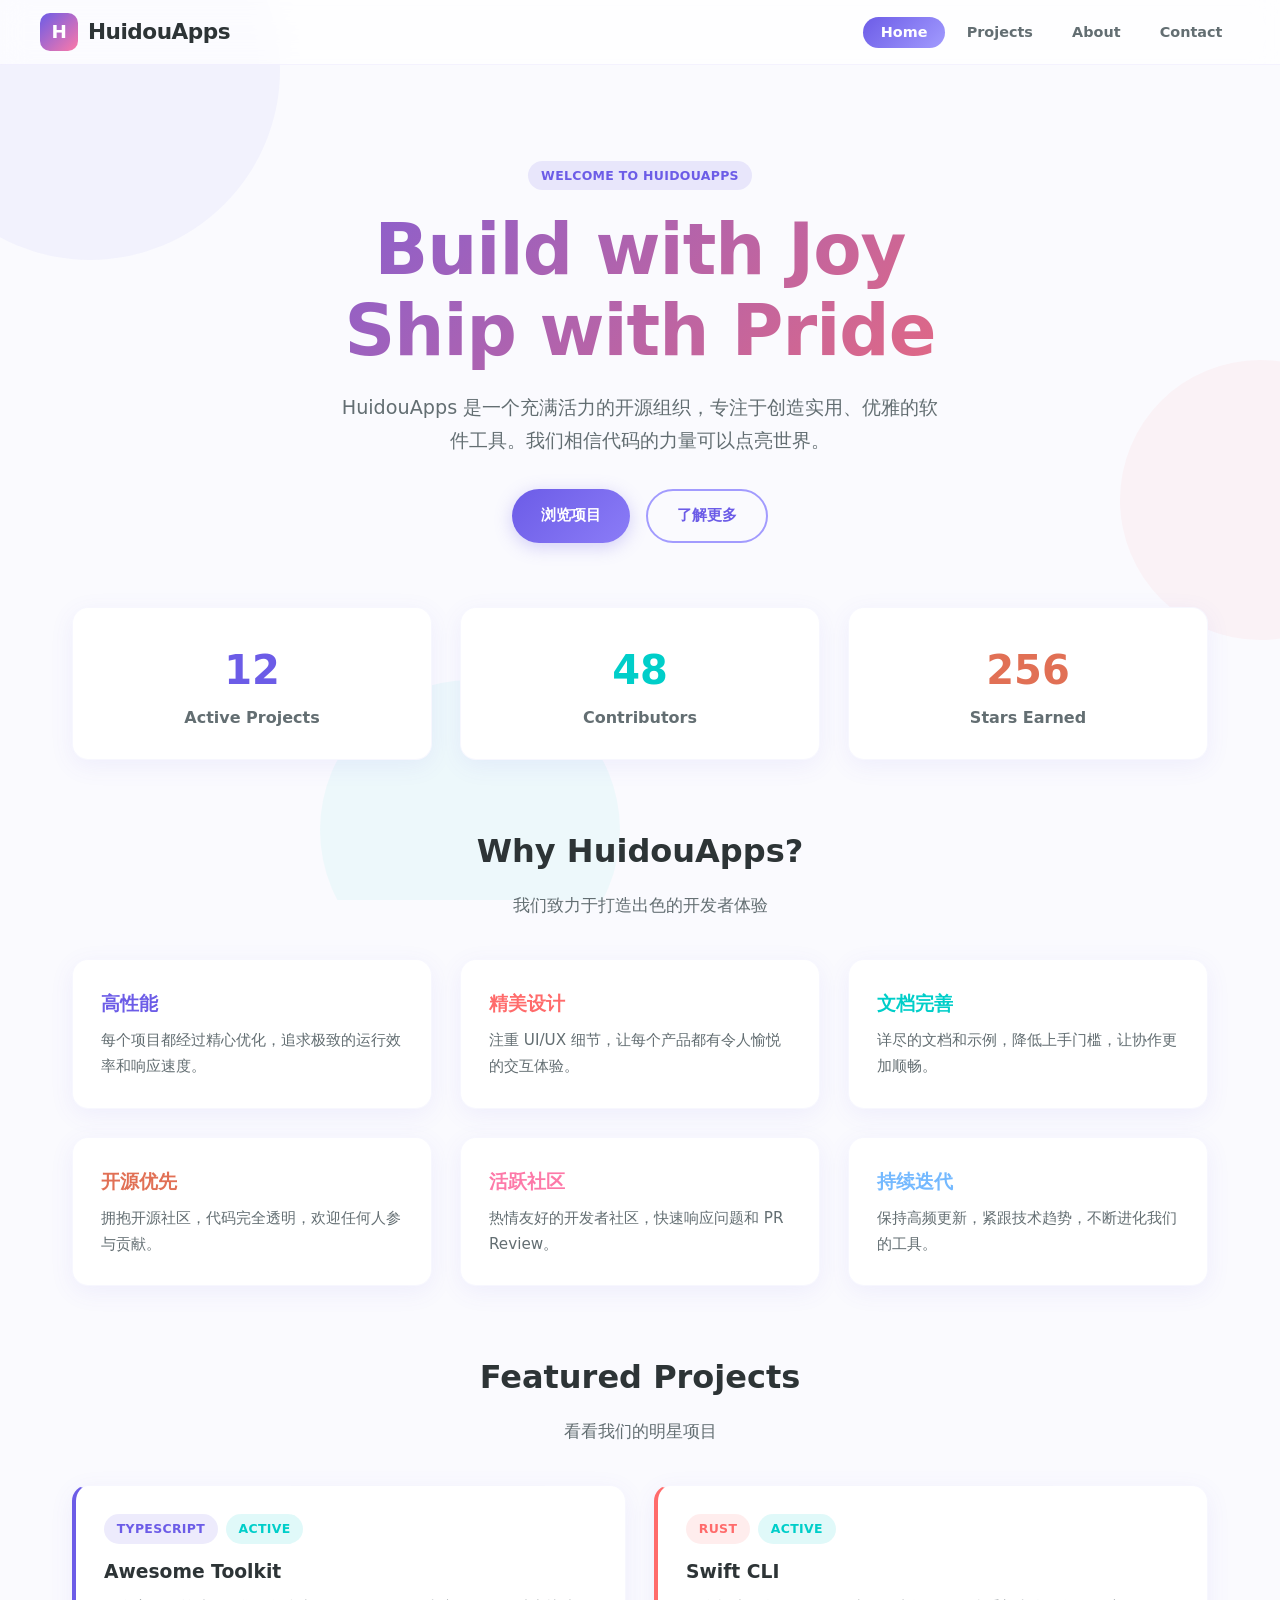
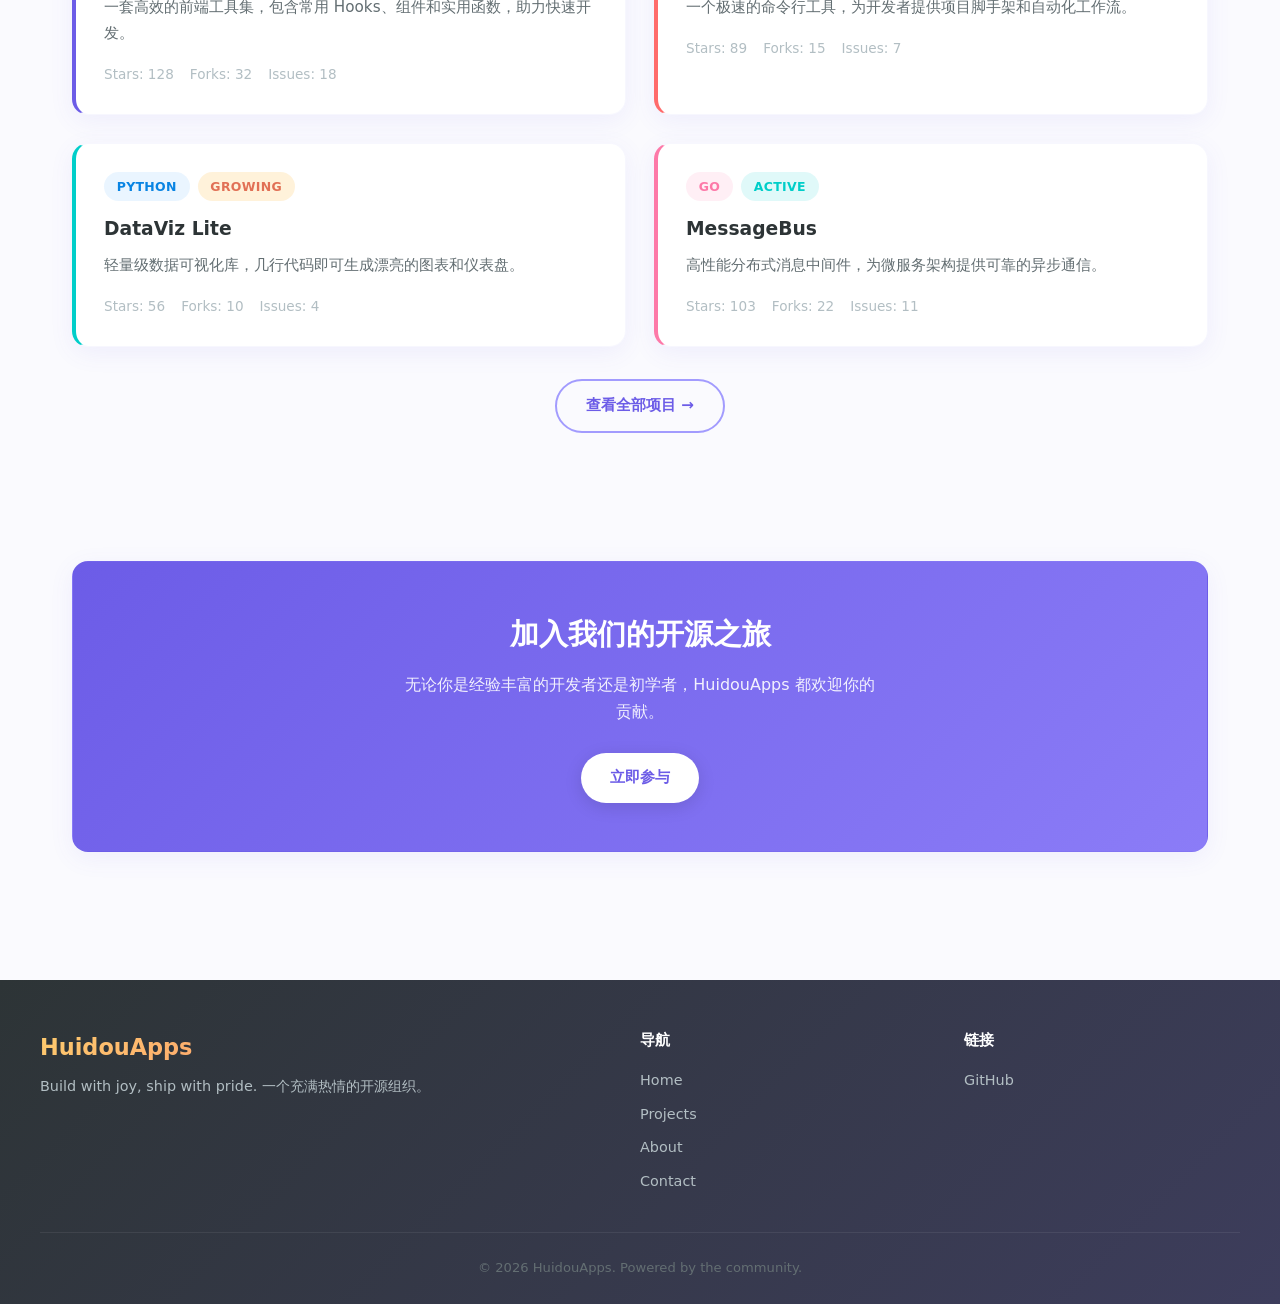
==== index.html @ 01335980 "create HTML files" ====
<!DOCTYPE html>
<html lang="zh-CN">
<head>
  <meta charset="UTF-8">
  <meta name="viewport" content="width=device-width, initial-scale=1.0">
  <title>HuidouApps - Build with Joy, Ship with Pride</title>
  <link rel="stylesheet" href="css/style.css">
  <link rel="icon" href="data:image/svg+xml,<svg xmlns='http://www.w3.org/2000/svg' viewBox='0 0 64 64'><rect width='64' height='64' rx='16' fill='%236C5CE7'/><text x='32' y='44' font-size='36' text-anchor='middle' fill='white' font-family='sans-serif' font-weight='bold'>H</text></svg>">
</head>
<body>

  <div class="bg-bubbles">
    <div class="bubble"></div>
    <div class="bubble"></div>
    <div class="bubble"></div>
  </div>

  <header class="site-header">
    <div class="header-inner">
      <a href="index.html" class="logo">
        <span class="logo-icon">H</span>
        HuidouApps
      </a>
      <nav>
        <ul class="nav-links">
          <li><a href="index.html" class="active">Home</a></li>
          <li><a href="projects.html">Projects</a></li>
          <li><a href="about.html">About</a></li>
          <li><a href="contact.html">Contact</a></li>
        </ul>
      </nav>
    </div>
  </header>

  <section class="page-hero" style="padding-top: 6rem; padding-bottom: 4rem;">
    <div class="container" style="text-align: center;">
      <div class="fade-in">
        <span class="badge badge-purple" style="margin-bottom: 1.25rem; display: inline-block;">Welcome to HuidouApps</span>
      </div>
      <h1 class="fade-in" style="font-size: clamp(2.8rem, 6vw, 4.4rem); line-height: 1.15; margin-bottom: 1.25rem;">
        Build with Joy<br>Ship with Pride
      </h1>
      <p class="fade-in" style="font-size: 1.2rem; max-width: 600px; margin: 0 auto 2rem;">
        HuidouApps 是一个充满活力的开源组织，专注于创造实用、优雅的软件工具。我们相信代码的力量可以点亮世界。
      </p>
      <div class="fade-in" style="display: flex; gap: 1rem; flex-wrap: wrap; justify-content: center;">
        <a href="projects.html" class="btn btn-primary">浏览项目</a>
        <a href="about.html" class="btn btn-outline">了解更多</a>
      </div>
    </div>
  </section>

  <section class="section" style="padding-top: 0;">
    <div class="container">
      <div class="grid-3 fade-in" style="text-align: center;">
        <div class="card">
          <div style="font-size: 2.5rem; font-weight: 900; color: var(--primary);">12</div>
          <p style="color: var(--text-secondary); font-weight: 600;">Active Projects</p>
        </div>
        <div class="card">
          <div style="font-size: 2.5rem; font-weight: 900; color: var(--accent-1);">48</div>
          <p style="color: var(--text-secondary); font-weight: 600;">Contributors</p>
        </div>
        <div class="card">
          <div style="font-size: 2.5rem; font-weight: 900; color: #e17055;">256</div>
          <p style="color: var(--text-secondary); font-weight: 600;">Stars Earned</p>
        </div>
      </div>
    </div>
  </section>

  <section class="section" style="padding-top: 0;">
    <div class="container">
      <h2 class="section-title fade-in">Why HuidouApps?</h2>
      <p class="section-subtitle fade-in">我们致力于打造出色的开发者体验</p>
      <div class="grid-3">
        <div class="card fade-in">
          <h3 style="margin-bottom: 0.5rem; color: var(--primary);">高性能</h3>
          <p style="color: var(--text-secondary); font-size: 0.95rem;">每个项目都经过精心优化，追求极致的运行效率和响应速度。</p>
        </div>
        <div class="card fade-in">
          <h3 style="margin-bottom: 0.5rem; color: var(--secondary);">精美设计</h3>
          <p style="color: var(--text-secondary); font-size: 0.95rem;">注重 UI/UX 细节，让每个产品都有令人愉悦的交互体验。</p>
        </div>
        <div class="card fade-in">
          <h3 style="margin-bottom: 0.5rem; color: var(--accent-1);">文档完善</h3>
          <p style="color: var(--text-secondary); font-size: 0.95rem;">详尽的文档和示例，降低上手门槛，让协作更加顺畅。</p>
        </div>
        <div class="card fade-in">
          <h3 style="margin-bottom: 0.5rem; color: #e17055;">开源优先</h3>
          <p style="color: var(--text-secondary); font-size: 0.95rem;">拥抱开源社区，代码完全透明，欢迎任何人参与贡献。</p>
        </div>
        <div class="card fade-in">
          <h3 style="margin-bottom: 0.5rem; color: var(--accent-3);">活跃社区</h3>
          <p style="color: var(--text-secondary); font-size: 0.95rem;">热情友好的开发者社区，快速响应问题和 PR Review。</p>
        </div>
        <div class="card fade-in">
          <h3 style="margin-bottom: 0.5rem; color: var(--accent-4);">持续迭代</h3>
          <p style="color: var(--text-secondary); font-size: 0.95rem;">保持高频更新，紧跟技术趋势，不断进化我们的工具。</p>
        </div>
      </div>
    </div>
  </section>

  <section class="section" style="padding-top: 0;">
    <div class="container">
      <h2 class="section-title fade-in">Featured Projects</h2>
      <p class="section-subtitle fade-in">看看我们的明星项目</p>
      <div class="grid-2">
        <div class="card fade-in" style="border-left: 4px solid var(--primary);">
          <div style="display: flex; gap: 0.5rem; margin-bottom: 0.75rem;">
            <span class="badge badge-purple">TypeScript</span>
            <span class="badge badge-teal">Active</span>
          </div>
          <h3 style="margin-bottom: 0.5rem;">Awesome Toolkit</h3>
          <p style="color: var(--text-secondary); font-size: 0.95rem; margin-bottom: 1rem;">一套高效的前端工具集，包含常用 Hooks、组件和实用函数，助力快速开发。</p>
          <div style="display: flex; gap: 1rem; color: var(--text-light); font-size: 0.85rem;">
            <span>Stars: 128</span><span>Forks: 32</span><span>Issues: 18</span>
          </div>
        </div>
        <div class="card fade-in" style="border-left: 4px solid var(--secondary);">
          <div style="display: flex; gap: 0.5rem; margin-bottom: 0.75rem;">
            <span class="badge badge-red">Rust</span>
            <span class="badge badge-teal">Active</span>
          </div>
          <h3 style="margin-bottom: 0.5rem;">Swift CLI</h3>
          <p style="color: var(--text-secondary); font-size: 0.95rem; margin-bottom: 1rem;">一个极速的命令行工具，为开发者提供项目脚手架和自动化工作流。</p>
          <div style="display: flex; gap: 1rem; color: var(--text-light); font-size: 0.85rem;">
            <span>Stars: 89</span><span>Forks: 15</span><span>Issues: 7</span>
          </div>
        </div>
        <div class="card fade-in" style="border-left: 4px solid var(--accent-1);">
          <div style="display: flex; gap: 0.5rem; margin-bottom: 0.75rem;">
            <span class="badge badge-blue">Python</span>
            <span class="badge badge-yellow">Growing</span>
          </div>
          <h3 style="margin-bottom: 0.5rem;">DataViz Lite</h3>
          <p style="color: var(--text-secondary); font-size: 0.95rem; margin-bottom: 1rem;">轻量级数据可视化库，几行代码即可生成漂亮的图表和仪表盘。</p>
          <div style="display: flex; gap: 1rem; color: var(--text-light); font-size: 0.85rem;">
            <span>Stars: 56</span><span>Forks: 10</span><span>Issues: 4</span>
          </div>
        </div>
        <div class="card fade-in" style="border-left: 4px solid var(--accent-3);">
          <div style="display: flex; gap: 0.5rem; margin-bottom: 0.75rem;">
            <span class="badge badge-pink">Go</span>
            <span class="badge badge-teal">Active</span>
          </div>
          <h3 style="margin-bottom: 0.5rem;">MessageBus</h3>
          <p style="color: var(--text-secondary); font-size: 0.95rem; margin-bottom: 1rem;">高性能分布式消息中间件，为微服务架构提供可靠的异步通信。</p>
          <div style="display: flex; gap: 1rem; color: var(--text-light); font-size: 0.85rem;">
            <span>Stars: 103</span><span>Forks: 22</span><span>Issues: 11</span>
          </div>
        </div>
      </div>
      <div style="text-align: center; margin-top: 2rem;" class="fade-in">
        <a href="projects.html" class="btn btn-outline">查看全部项目 &rarr;</a>
      </div>
    </div>
  </section>

  <section class="section fade-in" style="text-align: center;">
    <div class="container">
      <div class="card" style="background: linear-gradient(135deg, var(--primary), #8b7cf7); color: #fff; padding: 3rem 2rem;">
        <h2 style="font-size: 1.8rem; margin-bottom: 0.75rem;">加入我们的开源之旅</h2>
        <p style="opacity: 0.9; margin-bottom: 1.75rem; max-width: 480px; margin-left: auto; margin-right: auto;">
          无论你是经验丰富的开发者还是初学者，HuidouApps 都欢迎你的贡献。
        </p>
        <a href="contact.html" class="btn btn-accent" style="background: #fff; color: var(--primary); box-shadow: 0 4px 18px rgba(0,0,0,0.12);">立即参与</a>
      </div>
    </div>
  </section>

  <footer class="site-footer">
    <div class="footer-inner">
      <div class="footer-brand">
        <h3>HuidouApps</h3>
        <p>Build with joy, ship with pride. 一个充满热情的开源组织。</p>
      </div>
      <div class="footer-links">
        <h4>导航</h4>
        <ul>
          <li><a href="index.html">Home</a></li>
          <li><a href="projects.html">Projects</a></li>
          <li><a href="about.html">About</a></li>
          <li><a href="contact.html">Contact</a></li>
        </ul>
      </div>
      <div class="footer-links">
        <h4>链接</h4>
        <ul>
          <li><a href="https://github.com/HuidouApps" target="_blank" rel="noopener">GitHub</a></li>
        </ul>
      </div>
    </div>
    <div class="footer-bottom">
      <p>&copy; 2026 HuidouApps. Powered by the community.</p>
    </div>
  </footer>

  <script src="js/main.js"></script>
</body>
</html>
---- css/style.css ----
/* ========================================
   HuidouApps - Clean & Colorful
   ======================================== */

:root {
  --primary: #6C5CE7;
  --primary-light: #A29BFE;
  --secondary: #FF6B6B;
  --accent-1: #00CEC9;
  --accent-2: #FDCB6E;
  --accent-3: #FD79A8;
  --accent-4: #74B9FF;
  --bg: #FAFAFE;
  --bg-card: #FFFFFF;
  --text: #2D3436;
  --text-secondary: #636E72;
  --text-light: #B2BEC3;
  --radius: 16px;
  --radius-sm: 10px;
  --shadow: 0 6px 24px rgba(108, 92, 231, 0.08);
  --shadow-hover: 0 12px 36px rgba(108, 92, 231, 0.14);
  --transition: 0.25s ease;
}

*, *::before, *::after { margin: 0; padding: 0; box-sizing: border-box; }

html { scroll-behavior: smooth; }

body {
  font-family: 'Segoe UI', 'PingFang SC', 'Microsoft YaHei', system-ui, -apple-system, sans-serif;
  color: var(--text);
  background: var(--bg);
  line-height: 1.7;
  overflow-x: hidden;
}

a { color: var(--primary); text-decoration: none; transition: color var(--transition); }
a:hover { color: var(--secondary); }
img { max-width: 100%; display: block; }

/* ---- Bubbles (simplified) ---- */
.bg-bubbles {
  position: fixed; top: 0; left: 0; width: 100%; height: 100%;
  pointer-events: none; z-index: -1; overflow: hidden;
}
.bubble {
  position: absolute; border-radius: 50%; opacity: 0.05;
  animation: float 22s infinite ease-in-out;
}
.bubble:nth-child(1) { width: 380px; height: 380px; background: var(--primary); top: -120px; left: -100px; }
.bubble:nth-child(2) { width: 280px; height: 280px; background: var(--secondary); top: 40%; right: -120px; animation-delay: -7s; }
.bubble:nth-child(3) { width: 300px; height: 300px; background: var(--accent-1); bottom: -80px; left: 25%; animation-delay: -14s; }

@keyframes float {
  0%, 100% { transform: translate(0, 0) scale(1); }
  33% { transform: translate(25px, -35px) scale(1.04); }
  66% { transform: translate(-15px, 15px) scale(0.96); }
}

/* ---- Header ---- */
.site-header {
  position: sticky; top: 0; z-index: 100;
  backdrop-filter: blur(14px);
  background: rgba(255, 255, 255, 0.7);
  border-bottom: 1px solid rgba(108, 92, 231, 0.07);
  padding: 0 2rem;
}
.header-inner {
  max-width: 1200px; margin: 0 auto;
  display: flex; align-items: center; justify-content: space-between;
  height: 64px;
}
.logo {
  display: flex; align-items: center; gap: 10px;
  font-size: 1.35rem; font-weight: 800; color: var(--text);
  letter-spacing: -0.5px;
}
.logo-icon {
  width: 38px; height: 38px; border-radius: 10px;
  background: linear-gradient(135deg, var(--primary), var(--accent-3));
  display: flex; align-items: center; justify-content: center;
  color: #fff; font-size: 1.15rem; font-weight: 900;
}
.nav-links { display: flex; list-style: none; gap: 0.25rem; }
.nav-links a {
  padding: 0.45rem 1.1rem; border-radius: 100px;
  font-weight: 600; font-size: 0.9rem; color: var(--text-secondary);
  transition: all var(--transition);
}
.nav-links a:hover,
.nav-links a.active {
  background: linear-gradient(135deg, var(--primary), var(--primary-light));
  color: #fff;
}

/* ---- Page Hero ---- */
.page-hero { text-align: center; padding: 4rem 2rem 2.5rem; }
.page-hero h1 {
  font-size: clamp(2.2rem, 5vw, 3.2rem); font-weight: 900;
  letter-spacing: -1px;
  background: linear-gradient(135deg, var(--primary), var(--secondary));
  -webkit-background-clip: text; -webkit-text-fill-color: transparent;
  background-clip: text;
  margin-bottom: 0.75rem;
}
.page-hero p {
  font-size: 1.1rem; color: var(--text-secondary);
  max-width: 560px; margin: 0 auto;
}

/* ---- Buttons ---- */
.btn {
  display: inline-flex; align-items: center; gap: 6px;
  padding: 0.75rem 1.8rem; border-radius: 100px;
  font-weight: 700; font-size: 0.95rem; border: none;
  cursor: pointer; transition: all var(--transition); text-decoration: none;
}
.btn-primary {
  background: linear-gradient(135deg, var(--primary), #8b7cf7);
  color: #fff; box-shadow: 0 4px 18px rgba(108, 92, 231, 0.28);
}
.btn-primary:hover { transform: translateY(-2px); box-shadow: 0 8px 28px rgba(108, 92, 231, 0.38); color: #fff; }
.btn-outline {
  background: transparent; color: var(--primary);
  border: 2px solid var(--primary-light);
}
.btn-outline:hover { background: var(--primary); color: #fff; border-color: var(--primary); }
.btn-accent {
  background: linear-gradient(135deg, var(--secondary), #ff8a80);
  color: #fff; box-shadow: 0 4px 18px rgba(255, 107, 107, 0.28);
}
.btn-accent:hover { transform: translateY(-2px); box-shadow: 0 8px 28px rgba(255, 107, 107, 0.38); color: #fff; }

/* ---- Cards ---- */
.card {
  background: var(--bg-card); border-radius: var(--radius);
  padding: 1.75rem; box-shadow: var(--shadow);
  transition: all var(--transition);
  border: 1px solid rgba(108, 92, 231, 0.05);
}
.card:hover { transform: translateY(-3px); box-shadow: var(--shadow-hover); }

/* ---- Layout ---- */
.container { max-width: 1200px; margin: 0 auto; padding: 0 2rem; }
.grid-2 { display: grid; grid-template-columns: repeat(2, 1fr); gap: 1.75rem; }
.grid-3 { display: grid; grid-template-columns: repeat(3, 1fr); gap: 1.75rem; }
.section { padding: 4rem 2rem; }
.section-title { text-align: center; font-size: 2rem; font-weight: 800; margin-bottom: 0.75rem; }
.section-subtitle { text-align: center; color: var(--text-secondary); font-size: 1.05rem; margin-bottom: 2.5rem; }

/* ---- Footer ---- */
.site-footer {
  background: linear-gradient(135deg, #2D3436, #3d3d5c);
  color: #dfe6e9; padding: 3rem 2rem 1.5rem; margin-top: 4rem;
}
.footer-inner {
  max-width: 1200px; margin: 0 auto 2rem;
  display: grid; grid-template-columns: 2fr 1fr 1fr; gap: 3rem;
}
.footer-brand h3 {
  font-size: 1.4rem; margin-bottom: 0.5rem;
  background: linear-gradient(135deg, var(--accent-2), var(--secondary));
  -webkit-background-clip: text; -webkit-text-fill-color: transparent;
  background-clip: text;
}
.footer-brand p { color: #b2bec3; font-size: 0.9rem; }
.footer-links h4 { font-size: 0.95rem; margin-bottom: 0.75rem; color: #fff; }
.footer-links ul { list-style: none; }
.footer-links li { margin-bottom: 0.4rem; }
.footer-links a { color: #b2bec3; font-size: 0.9rem; }
.footer-links a:hover { color: var(--accent-2); }
.footer-bottom {
  max-width: 1200px; margin: 0 auto; padding-top: 1.5rem;
  border-top: 1px solid rgba(255,255,255,0.07);
  text-align: center; font-size: 0.82rem; color: #636e72;
}

/* ---- Badges ---- */
.badge {
  display: inline-block; padding: 0.25rem 0.8rem;
  border-radius: 100px; font-size: 0.78rem;
  font-weight: 700; letter-spacing: 0.3px; text-transform: uppercase;
}
.badge-purple { background: rgba(108, 92, 231, 0.12); color: var(--primary); }
.badge-red    { background: rgba(255, 107, 107, 0.12); color: var(--secondary); }
.badge-teal   { background: rgba(0, 206, 201, 0.12); color: var(--accent-1); }
.badge-yellow { background: rgba(253, 203, 110, 0.25); color: #e17055; }
.badge-pink   { background: rgba(253, 121, 168, 0.12); color: var(--accent-3); }
.badge-blue   { background: rgba(116, 185, 255, 0.15); color: #0984e3; }

/* ---- Animations ---- */
.fade-in {
  opacity: 0; transform: translateY(24px);
  transition: opacity 0.5s ease-out, transform 0.5s ease-out;
}
.fade-in.visible { opacity: 1; transform: translateY(0); }

/* ---- Hamburger ---- */
.hamburger {
  display: none;
  background: none;
  border: none;
  font-size: 1.5rem;
  cursor: pointer;
  color: var(--text);
  padding: 0.25rem;
}

/* ---- Responsive ---- */
@media (max-width: 900px) {
  .grid-2, .grid-3 { grid-template-columns: 1fr; }
  .footer-inner { grid-template-columns: 1fr; }
  .nav-links { display: none; }
  .nav-links.open {
    display: flex;
    flex-direction: column;
    position: absolute;
    top: 64px; left: 0; right: 0;
    background: rgba(255,255,255,0.95);
    backdrop-filter: blur(14px);
    padding: 1rem 2rem;
    border-bottom: 1px solid rgba(108, 92, 231, 0.08);
    box-shadow: 0 8px 24px rgba(0,0,0,0.06);
  }
  .nav-links.open a {
    padding: 0.7rem 1rem;
    border-radius: var(--radius-sm);
  }
}
@media (max-width: 640px) {
  .site-header { padding: 0 1rem; }
  .container { padding: 0 1rem; }
  .section { padding: 2.5rem 1rem; }
  .page-hero { padding: 2.5rem 1rem 1.5rem; }
}
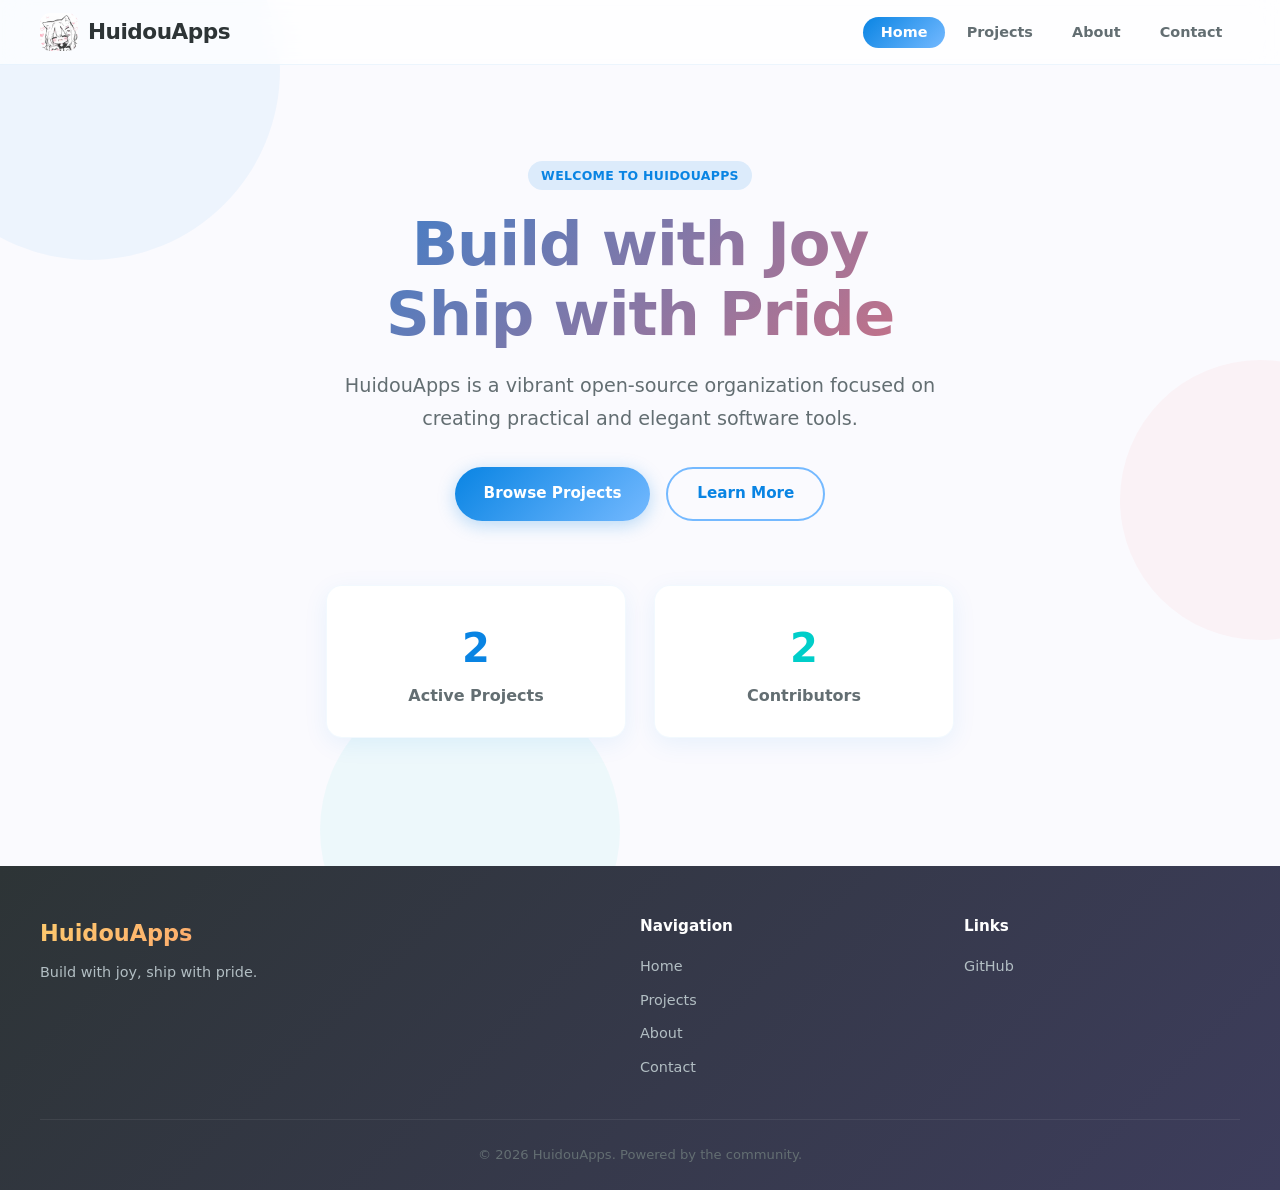
==== commit 32eb1fe1: "update HTML files" ====
--- a/index.html
+++ b/index.html
@@ -3,9 +3,10 @@
 <head>
   <meta charset="UTF-8">
   <meta name="viewport" content="width=device-width, initial-scale=1.0">
-  <title>HuidouApps - Build with Joy, Ship with Pride</title>
+  <title>HuidouApps - Page</title>
+  <link rel="icon" href="assets/dev_huidou.jpg">
   <link rel="stylesheet" href="css/style.css">
-  <link rel="icon" href="data:image/svg+xml,<svg xmlns='http://www.w3.org/2000/svg' viewBox='0 0 64 64'><rect width='64' height='64' rx='16' fill='%236C5CE7'/><text x='32' y='44' font-size='36' text-anchor='middle' fill='white' font-family='sans-serif' font-weight='bold'>H</text></svg>">
+
 </head>
 <body>
 
@@ -18,7 +19,7 @@
   <header class="site-header">
     <div class="header-inner">
       <a href="index.html" class="logo">
-        <span class="logo-icon">H</span>
+        <img src="assets/dev_huidou.jpg" alt="HuidouApps" class="logo-icon">
         HuidouApps
       </a>
       <nav>
@@ -37,147 +38,44 @@
       <div class="fade-in">
         <span class="badge badge-purple" style="margin-bottom: 1.25rem; display: inline-block;">Welcome to HuidouApps</span>
       </div>
-      <h1 class="fade-in" style="font-size: clamp(2.8rem, 6vw, 4.4rem); line-height: 1.15; margin-bottom: 1.25rem;">
+      <h1 class="fade-in" style="font-size: clamp(2.4rem, 5vw, 3.8rem); line-height: 1.15; margin-bottom: 1.25rem;">
         Build with Joy<br>Ship with Pride
       </h1>
       <p class="fade-in" style="font-size: 1.2rem; max-width: 600px; margin: 0 auto 2rem;">
-        HuidouApps 是一个充满活力的开源组织，专注于创造实用、优雅的软件工具。我们相信代码的力量可以点亮世界。
+        HuidouApps is a vibrant open-source organization focused on creating practical and elegant software tools.
       </p>
       <div class="fade-in" style="display: flex; gap: 1rem; flex-wrap: wrap; justify-content: center;">
-        <a href="projects.html" class="btn btn-primary">浏览项目</a>
-        <a href="about.html" class="btn btn-outline">了解更多</a>
+        <a href="projects.html" class="btn btn-primary">Browse Projects</a>
+        <a href="about.html" class="btn btn-outline">Learn More</a>
       </div>
     </div>
   </section>
 
   <section class="section" style="padding-top: 0;">
     <div class="container">
-      <div class="grid-3 fade-in" style="text-align: center;">
-        <div class="card">
-          <div style="font-size: 2.5rem; font-weight: 900; color: var(--primary);">12</div>
+      <div class="fade-in" style="display: flex; justify-content: center; gap: 1.75rem; flex-wrap: wrap; text-align: center;">
+        <div class="card" style="max-width: 300px; width: 100%;">
+          <div style="font-size: 2.5rem; font-weight: 900; color: var(--primary);">2</div>
           <p style="color: var(--text-secondary); font-weight: 600;">Active Projects</p>
         </div>
-        <div class="card">
-          <div style="font-size: 2.5rem; font-weight: 900; color: var(--accent-1);">48</div>
+        <div class="card" style="max-width: 300px; width: 100%;">
+          <div style="font-size: 2.5rem; font-weight: 900; color: var(--accent-1);">2</div>
           <p style="color: var(--text-secondary); font-weight: 600;">Contributors</p>
-        </div>
-        <div class="card">
-          <div style="font-size: 2.5rem; font-weight: 900; color: #e17055;">256</div>
-          <p style="color: var(--text-secondary); font-weight: 600;">Stars Earned</p>
         </div>
       </div>
     </div>
   </section>
 
-  <section class="section" style="padding-top: 0;">
-    <div class="container">
-      <h2 class="section-title fade-in">Why HuidouApps?</h2>
-      <p class="section-subtitle fade-in">我们致力于打造出色的开发者体验</p>
-      <div class="grid-3">
-        <div class="card fade-in">
-          <h3 style="margin-bottom: 0.5rem; color: var(--primary);">高性能</h3>
-          <p style="color: var(--text-secondary); font-size: 0.95rem;">每个项目都经过精心优化，追求极致的运行效率和响应速度。</p>
-        </div>
-        <div class="card fade-in">
-          <h3 style="margin-bottom: 0.5rem; color: var(--secondary);">精美设计</h3>
-          <p style="color: var(--text-secondary); font-size: 0.95rem;">注重 UI/UX 细节，让每个产品都有令人愉悦的交互体验。</p>
-        </div>
-        <div class="card fade-in">
-          <h3 style="margin-bottom: 0.5rem; color: var(--accent-1);">文档完善</h3>
-          <p style="color: var(--text-secondary); font-size: 0.95rem;">详尽的文档和示例，降低上手门槛，让协作更加顺畅。</p>
-        </div>
-        <div class="card fade-in">
-          <h3 style="margin-bottom: 0.5rem; color: #e17055;">开源优先</h3>
-          <p style="color: var(--text-secondary); font-size: 0.95rem;">拥抱开源社区，代码完全透明，欢迎任何人参与贡献。</p>
-        </div>
-        <div class="card fade-in">
-          <h3 style="margin-bottom: 0.5rem; color: var(--accent-3);">活跃社区</h3>
-          <p style="color: var(--text-secondary); font-size: 0.95rem;">热情友好的开发者社区，快速响应问题和 PR Review。</p>
-        </div>
-        <div class="card fade-in">
-          <h3 style="margin-bottom: 0.5rem; color: var(--accent-4);">持续迭代</h3>
-          <p style="color: var(--text-secondary); font-size: 0.95rem;">保持高频更新，紧跟技术趋势，不断进化我们的工具。</p>
-        </div>
-      </div>
-    </div>
-  </section>
 
-  <section class="section" style="padding-top: 0;">
-    <div class="container">
-      <h2 class="section-title fade-in">Featured Projects</h2>
-      <p class="section-subtitle fade-in">看看我们的明星项目</p>
-      <div class="grid-2">
-        <div class="card fade-in" style="border-left: 4px solid var(--primary);">
-          <div style="display: flex; gap: 0.5rem; margin-bottom: 0.75rem;">
-            <span class="badge badge-purple">TypeScript</span>
-            <span class="badge badge-teal">Active</span>
-          </div>
-          <h3 style="margin-bottom: 0.5rem;">Awesome Toolkit</h3>
-          <p style="color: var(--text-secondary); font-size: 0.95rem; margin-bottom: 1rem;">一套高效的前端工具集，包含常用 Hooks、组件和实用函数，助力快速开发。</p>
-          <div style="display: flex; gap: 1rem; color: var(--text-light); font-size: 0.85rem;">
-            <span>Stars: 128</span><span>Forks: 32</span><span>Issues: 18</span>
-          </div>
-        </div>
-        <div class="card fade-in" style="border-left: 4px solid var(--secondary);">
-          <div style="display: flex; gap: 0.5rem; margin-bottom: 0.75rem;">
-            <span class="badge badge-red">Rust</span>
-            <span class="badge badge-teal">Active</span>
-          </div>
-          <h3 style="margin-bottom: 0.5rem;">Swift CLI</h3>
-          <p style="color: var(--text-secondary); font-size: 0.95rem; margin-bottom: 1rem;">一个极速的命令行工具，为开发者提供项目脚手架和自动化工作流。</p>
-          <div style="display: flex; gap: 1rem; color: var(--text-light); font-size: 0.85rem;">
-            <span>Stars: 89</span><span>Forks: 15</span><span>Issues: 7</span>
-          </div>
-        </div>
-        <div class="card fade-in" style="border-left: 4px solid var(--accent-1);">
-          <div style="display: flex; gap: 0.5rem; margin-bottom: 0.75rem;">
-            <span class="badge badge-blue">Python</span>
-            <span class="badge badge-yellow">Growing</span>
-          </div>
-          <h3 style="margin-bottom: 0.5rem;">DataViz Lite</h3>
-          <p style="color: var(--text-secondary); font-size: 0.95rem; margin-bottom: 1rem;">轻量级数据可视化库，几行代码即可生成漂亮的图表和仪表盘。</p>
-          <div style="display: flex; gap: 1rem; color: var(--text-light); font-size: 0.85rem;">
-            <span>Stars: 56</span><span>Forks: 10</span><span>Issues: 4</span>
-          </div>
-        </div>
-        <div class="card fade-in" style="border-left: 4px solid var(--accent-3);">
-          <div style="display: flex; gap: 0.5rem; margin-bottom: 0.75rem;">
-            <span class="badge badge-pink">Go</span>
-            <span class="badge badge-teal">Active</span>
-          </div>
-          <h3 style="margin-bottom: 0.5rem;">MessageBus</h3>
-          <p style="color: var(--text-secondary); font-size: 0.95rem; margin-bottom: 1rem;">高性能分布式消息中间件，为微服务架构提供可靠的异步通信。</p>
-          <div style="display: flex; gap: 1rem; color: var(--text-light); font-size: 0.85rem;">
-            <span>Stars: 103</span><span>Forks: 22</span><span>Issues: 11</span>
-          </div>
-        </div>
-      </div>
-      <div style="text-align: center; margin-top: 2rem;" class="fade-in">
-        <a href="projects.html" class="btn btn-outline">查看全部项目 &rarr;</a>
-      </div>
-    </div>
-  </section>
-
-  <section class="section fade-in" style="text-align: center;">
-    <div class="container">
-      <div class="card" style="background: linear-gradient(135deg, var(--primary), #8b7cf7); color: #fff; padding: 3rem 2rem;">
-        <h2 style="font-size: 1.8rem; margin-bottom: 0.75rem;">加入我们的开源之旅</h2>
-        <p style="opacity: 0.9; margin-bottom: 1.75rem; max-width: 480px; margin-left: auto; margin-right: auto;">
-          无论你是经验丰富的开发者还是初学者，HuidouApps 都欢迎你的贡献。
-        </p>
-        <a href="contact.html" class="btn btn-accent" style="background: #fff; color: var(--primary); box-shadow: 0 4px 18px rgba(0,0,0,0.12);">立即参与</a>
-      </div>
-    </div>
-  </section>
 
   <footer class="site-footer">
     <div class="footer-inner">
       <div class="footer-brand">
         <h3>HuidouApps</h3>
-        <p>Build with joy, ship with pride. 一个充满热情的开源组织。</p>
+        <p>Build with joy, ship with pride.</p>
       </div>
       <div class="footer-links">
-        <h4>导航</h4>
+        <h4>Navigation</h4>
         <ul>
           <li><a href="index.html">Home</a></li>
           <li><a href="projects.html">Projects</a></li>
@@ -186,7 +84,7 @@
         </ul>
       </div>
       <div class="footer-links">
-        <h4>链接</h4>
+        <h4>Links</h4>
         <ul>
           <li><a href="https://github.com/HuidouApps" target="_blank" rel="noopener">GitHub</a></li>
         </ul>
--- a/css/style.css
+++ b/css/style.css
@@ -3,8 +3,8 @@
    ======================================== */
 
 :root {
-  --primary: #6C5CE7;
-  --primary-light: #A29BFE;
+  --primary: #0984e3;
+  --primary-light: #74B9FF;
   --secondary: #FF6B6B;
   --accent-1: #00CEC9;
   --accent-2: #FDCB6E;
@@ -17,8 +17,8 @@
   --text-light: #B2BEC3;
   --radius: 16px;
   --radius-sm: 10px;
-  --shadow: 0 6px 24px rgba(108, 92, 231, 0.08);
-  --shadow-hover: 0 12px 36px rgba(108, 92, 231, 0.14);
+  --shadow: 0 6px 24px rgba(9, 132, 227, 0.08);
+  --shadow-hover: 0 12px 36px rgba(9, 132, 227, 0.14);
   --transition: 0.25s ease;
 }
 
@@ -62,7 +62,7 @@
   position: sticky; top: 0; z-index: 100;
   backdrop-filter: blur(14px);
   background: rgba(255, 255, 255, 0.7);
-  border-bottom: 1px solid rgba(108, 92, 231, 0.07);
+  border-bottom: 1px solid rgba(9, 132, 227, 0.07);
   padding: 0 2rem;
 }
 .header-inner {
@@ -77,9 +77,7 @@
 }
 .logo-icon {
   width: 38px; height: 38px; border-radius: 10px;
-  background: linear-gradient(135deg, var(--primary), var(--accent-3));
-  display: flex; align-items: center; justify-content: center;
-  color: #fff; font-size: 1.15rem; font-weight: 900;
+  object-fit: cover;
 }
 .nav-links { display: flex; list-style: none; gap: 0.25rem; }
 .nav-links a {
@@ -116,10 +114,10 @@
   cursor: pointer; transition: all var(--transition); text-decoration: none;
 }
 .btn-primary {
-  background: linear-gradient(135deg, var(--primary), #8b7cf7);
-  color: #fff; box-shadow: 0 4px 18px rgba(108, 92, 231, 0.28);
-}
-.btn-primary:hover { transform: translateY(-2px); box-shadow: 0 8px 28px rgba(108, 92, 231, 0.38); color: #fff; }
+  background: linear-gradient(135deg, var(--primary), var(--primary-light));
+  color: #fff; box-shadow: 0 4px 18px rgba(9, 132, 227, 0.28);
+}
+.btn-primary:hover { transform: translateY(-2px); box-shadow: 0 8px 28px rgba(9, 132, 227, 0.38); color: #fff; }
 .btn-outline {
   background: transparent; color: var(--primary);
   border: 2px solid var(--primary-light);
@@ -136,7 +134,7 @@
   background: var(--bg-card); border-radius: var(--radius);
   padding: 1.75rem; box-shadow: var(--shadow);
   transition: all var(--transition);
-  border: 1px solid rgba(108, 92, 231, 0.05);
+  border: 1px solid rgba(9, 132, 227, 0.05);
 }
 .card:hover { transform: translateY(-3px); box-shadow: var(--shadow-hover); }
 
@@ -181,7 +179,7 @@
   border-radius: 100px; font-size: 0.78rem;
   font-weight: 700; letter-spacing: 0.3px; text-transform: uppercase;
 }
-.badge-purple { background: rgba(108, 92, 231, 0.12); color: var(--primary); }
+.badge-purple { background: rgba(9, 132, 227, 0.12); color: var(--primary); }
 .badge-red    { background: rgba(255, 107, 107, 0.12); color: var(--secondary); }
 .badge-teal   { background: rgba(0, 206, 201, 0.12); color: var(--accent-1); }
 .badge-yellow { background: rgba(253, 203, 110, 0.25); color: #e17055; }
@@ -219,7 +217,7 @@
     background: rgba(255,255,255,0.95);
     backdrop-filter: blur(14px);
     padding: 1rem 2rem;
-    border-bottom: 1px solid rgba(108, 92, 231, 0.08);
+    border-bottom: 1px solid rgba(9, 132, 227, 0.08);
     box-shadow: 0 8px 24px rgba(0,0,0,0.06);
   }
   .nav-links.open a {
